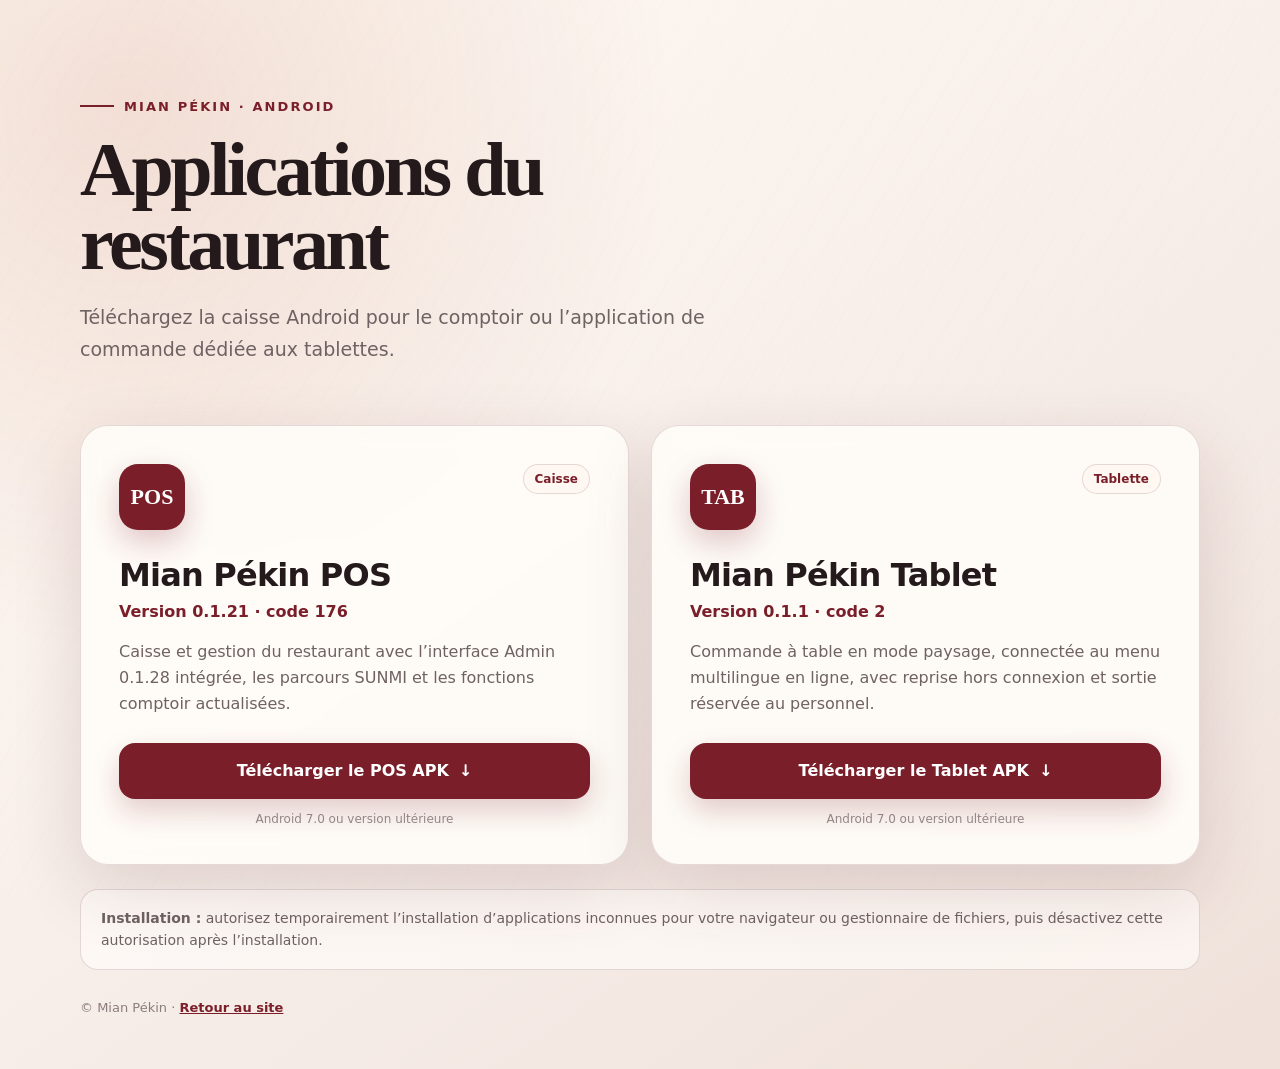
==== apk/index.html @ ceb6cbe3 "Publish Android APK download page" ====
<!doctype html>
<html lang="fr">
  <head>
    <meta charset="utf-8" />
    <meta name="viewport" content="width=device-width, initial-scale=1" />
    <meta name="theme-color" content="#7a1f2a" />
    <meta name="robots" content="noindex, nofollow" />
    <link rel="icon" href="/favicon.png" />
    <title>Mian Pékin · Applications Android</title>
    <style>
      :root {
        color-scheme: light;
        font-family: Inter, ui-sans-serif, system-ui, -apple-system, BlinkMacSystemFont, "Segoe UI", sans-serif;
        --ink: #24191b;
        --muted: #6f6263;
        --red: #7a1f2a;
        --red-dark: #5c141d;
        --cream: #f7eee9;
        --paper: #fffdf9;
        --line: rgba(94, 48, 51, 0.16);
        --shadow: 0 24px 70px rgba(75, 31, 35, 0.14);
      }
      * { box-sizing: border-box; }
      html { background: var(--cream); }
      body {
        min-height: 100vh;
        margin: 0;
        color: var(--ink);
        background:
          radial-gradient(circle at 10% 10%, rgba(184, 91, 60, 0.16), transparent 34rem),
          linear-gradient(145deg, #fffaf4 0%, var(--cream) 52%, #efe1da 100%);
      }
      body::before {
        content: "";
        position: fixed;
        inset: 0;
        pointer-events: none;
        opacity: 0.22;
        background-image: repeating-linear-gradient(120deg, transparent 0 22px, rgba(122, 31, 42, 0.045) 23px 24px);
      }
      main {
        position: relative;
        width: min(1120px, calc(100% - 40px));
        margin: 0 auto;
        padding: clamp(42px, 8vw, 92px) 0 54px;
      }
      .eyebrow {
        display: inline-flex;
        align-items: center;
        gap: 10px;
        margin: 0 0 18px;
        color: var(--red);
        font-size: 13px;
        font-weight: 800;
        letter-spacing: 0.16em;
        text-transform: uppercase;
      }
      .eyebrow::before { content: ""; width: 34px; height: 2px; background: currentColor; }
      h1 {
        max-width: 780px;
        margin: 0;
        font-family: Georgia, "Times New Roman", serif;
        font-size: clamp(40px, 7vw, 76px);
        font-weight: 600;
        line-height: 0.98;
        letter-spacing: -0.045em;
      }
      .intro {
        max-width: 690px;
        margin: 22px 0 0;
        color: var(--muted);
        font-size: clamp(16px, 2vw, 19px);
        line-height: 1.65;
      }
      .apps {
        display: grid;
        grid-template-columns: repeat(2, minmax(0, 1fr));
        gap: 22px;
        margin-top: clamp(34px, 6vw, 60px);
      }
      .card {
        display: flex;
        min-height: 390px;
        flex-direction: column;
        padding: clamp(26px, 4vw, 38px);
        overflow: hidden;
        border: 1px solid var(--line);
        border-radius: 28px;
        background: rgba(255, 253, 249, 0.88);
        box-shadow: var(--shadow);
        backdrop-filter: blur(12px);
      }
      .card-top { display: flex; align-items: flex-start; justify-content: space-between; gap: 18px; }
      .app-mark {
        display: grid;
        width: 66px;
        height: 66px;
        flex: 0 0 auto;
        place-items: center;
        border-radius: 19px;
        background: var(--red);
        color: white;
        font-family: Georgia, "Times New Roman", serif;
        font-size: 22px;
        font-weight: 700;
        box-shadow: 0 12px 30px rgba(122, 31, 42, 0.24);
      }
      .tag {
        padding: 7px 11px;
        border: 1px solid var(--line);
        border-radius: 999px;
        color: var(--red);
        background: #fff8f2;
        font-size: 12px;
        font-weight: 800;
      }
      h2 { margin: 26px 0 8px; font-size: clamp(25px, 3vw, 32px); letter-spacing: -0.025em; }
      .version { margin: 0; color: var(--red); font-weight: 800; }
      .description { margin: 18px 0 26px; color: var(--muted); line-height: 1.62; }
      .download {
        display: inline-flex;
        min-height: 56px;
        align-items: center;
        justify-content: center;
        gap: 10px;
        margin-top: auto;
        padding: 14px 20px;
        border-radius: 16px;
        color: white;
        background: var(--red);
        box-shadow: 0 12px 28px rgba(122, 31, 42, 0.22);
        font-weight: 850;
        text-decoration: none;
        transition: transform 160ms ease, background 160ms ease, box-shadow 160ms ease;
      }
      .download:hover { transform: translateY(-2px); background: var(--red-dark); box-shadow: 0 16px 34px rgba(92, 20, 29, 0.28); }
      .download:focus-visible { outline: 3px solid rgba(122, 31, 42, 0.3); outline-offset: 4px; }
      .download:active { transform: translateY(0); }
      .meta { margin: 13px 0 0; color: #948486; font-size: 12px; text-align: center; }
      .notice {
        margin: 24px 0 0;
        padding: 18px 20px;
        border: 1px solid var(--line);
        border-radius: 18px;
        color: var(--muted);
        background: rgba(255, 253, 249, 0.68);
        font-size: 14px;
        line-height: 1.55;
      }
      footer { margin-top: 30px; color: #8d7c7e; font-size: 13px; }
      footer a { color: var(--red); font-weight: 700; }
      @media (max-width: 760px) {
        main { width: min(100% - 28px, 620px); padding-top: 38px; }
        .apps { grid-template-columns: 1fr; }
        .card { min-height: 360px; border-radius: 22px; }
      }
      @media (prefers-reduced-motion: reduce) { .download { transition: none; } }
    </style>
  </head>
  <body>
    <main>
      <p class="eyebrow">Mian Pékin · Android</p>
      <h1>Applications du restaurant</h1>
      <p class="intro">Téléchargez la caisse Android pour le comptoir ou l’application de commande dédiée aux tablettes.</p>

      <section class="apps" aria-label="Applications Android disponibles">
        <article class="card">
          <div class="card-top"><span class="app-mark" aria-hidden="true">POS</span><span class="tag">Caisse</span></div>
          <h2>Mian Pékin POS</h2>
          <p class="version">Version 0.1.21 · code 176</p>
          <p class="description">Caisse et gestion du restaurant avec l’interface Admin 0.1.28 intégrée, les parcours SUNMI et les fonctions comptoir actualisées.</p>
          <a class="download" href="https://mian-order.kaito-w.com/downloads/MianPekin-POS-0.1.21.apk" download>Télécharger le POS APK <span aria-hidden="true">↓</span></a>
          <p class="meta">Android 7.0 ou version ultérieure</p>
        </article>

        <article class="card">
          <div class="card-top"><span class="app-mark" aria-hidden="true">TAB</span><span class="tag">Tablette</span></div>
          <h2>Mian Pékin Tablet</h2>
          <p class="version">Version 0.1.1 · code 2</p>
          <p class="description">Commande à table en mode paysage, connectée au menu multilingue en ligne, avec reprise hors connexion et sortie réservée au personnel.</p>
          <a class="download" href="https://mian-order.kaito-w.com/downloads/MianPekin-Tablet-0.1.1.apk" download>Télécharger le Tablet APK <span aria-hidden="true">↓</span></a>
          <p class="meta">Android 7.0 ou version ultérieure</p>
        </article>
      </section>

      <p class="notice"><strong>Installation :</strong> autorisez temporairement l’installation d’applications inconnues pour votre navigateur ou gestionnaire de fichiers, puis désactivez cette autorisation après l’installation.</p>
      <footer>© Mian Pékin · <a href="/">Retour au site</a></footer>
    </main>
  </body>
</html>
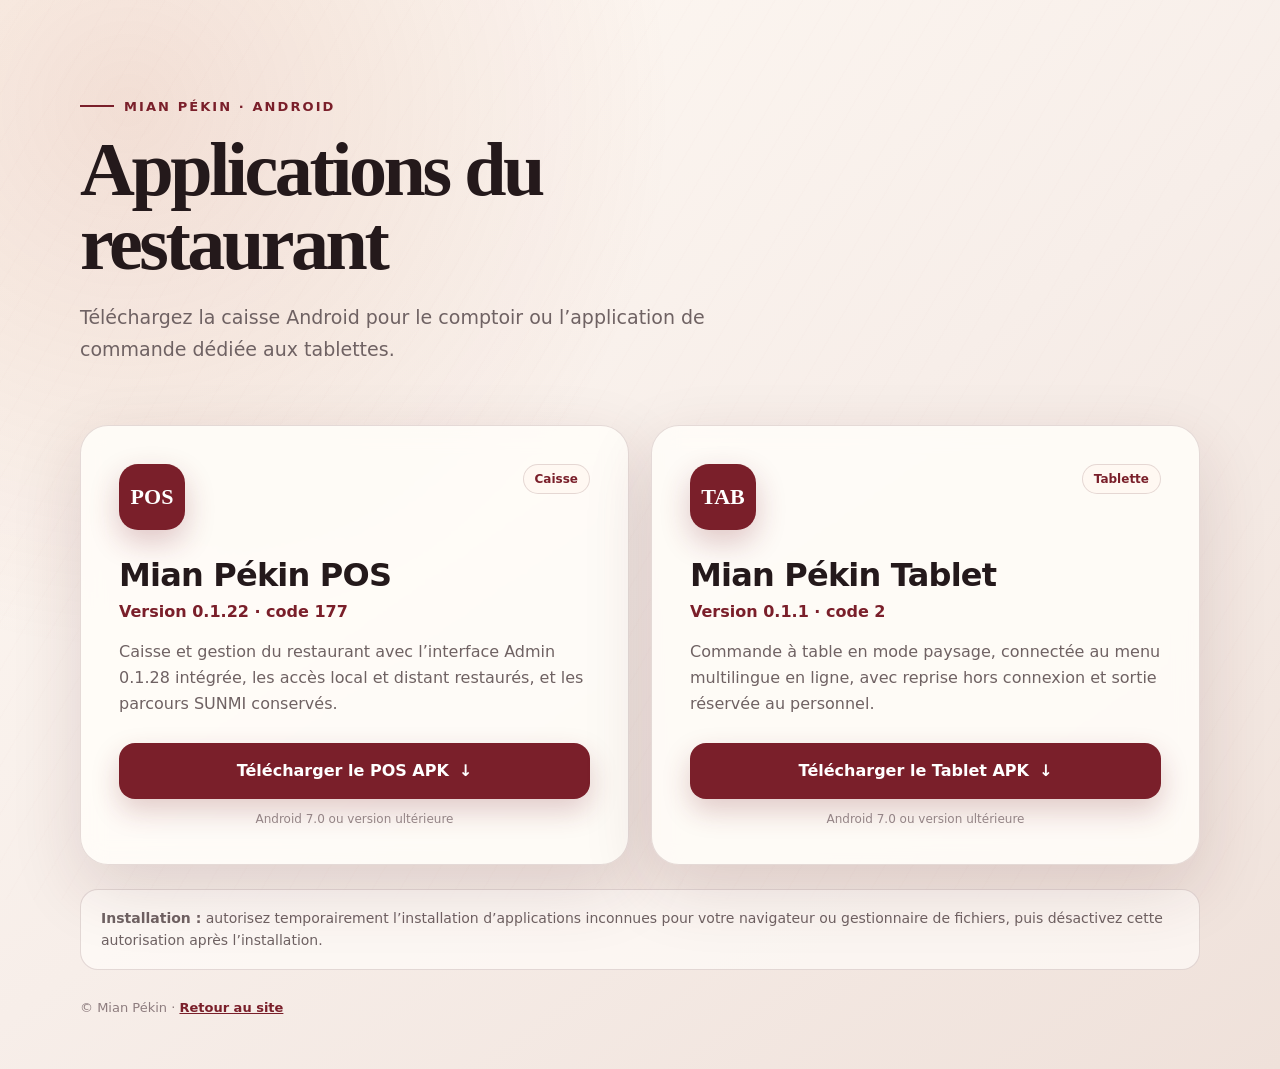
==== commit 4a6d90e1: "Correct POS 0.1.22 download metadata" ====
--- a/apk/index.html
+++ b/apk/index.html
@@ -167,9 +167,9 @@
         <article class="card">
           <div class="card-top"><span class="app-mark" aria-hidden="true">POS</span><span class="tag">Caisse</span></div>
           <h2>Mian Pékin POS</h2>
-          <p class="version">Version 0.1.21 · code 176</p>
-          <p class="description">Caisse et gestion du restaurant avec l’interface Admin 0.1.28 intégrée, les parcours SUNMI et les fonctions comptoir actualisées.</p>
-          <a class="download" href="https://mian-order.kaito-w.com/downloads/MianPekin-POS-0.1.21.apk" download>Télécharger le POS APK <span aria-hidden="true">↓</span></a>
+          <p class="version">Version 0.1.22 · code 177</p>
+          <p class="description">Caisse et gestion du restaurant avec l’interface Admin 0.1.28 intégrée, les accès local et distant restaurés, et les parcours SUNMI conservés.</p>
+          <a class="download" href="https://mian-order.kaito-w.com/downloads/MianPekin-POS-0.1.22.apk" download>Télécharger le POS APK <span aria-hidden="true">↓</span></a>
           <p class="meta">Android 7.0 ou version ultérieure</p>
         </article>
 
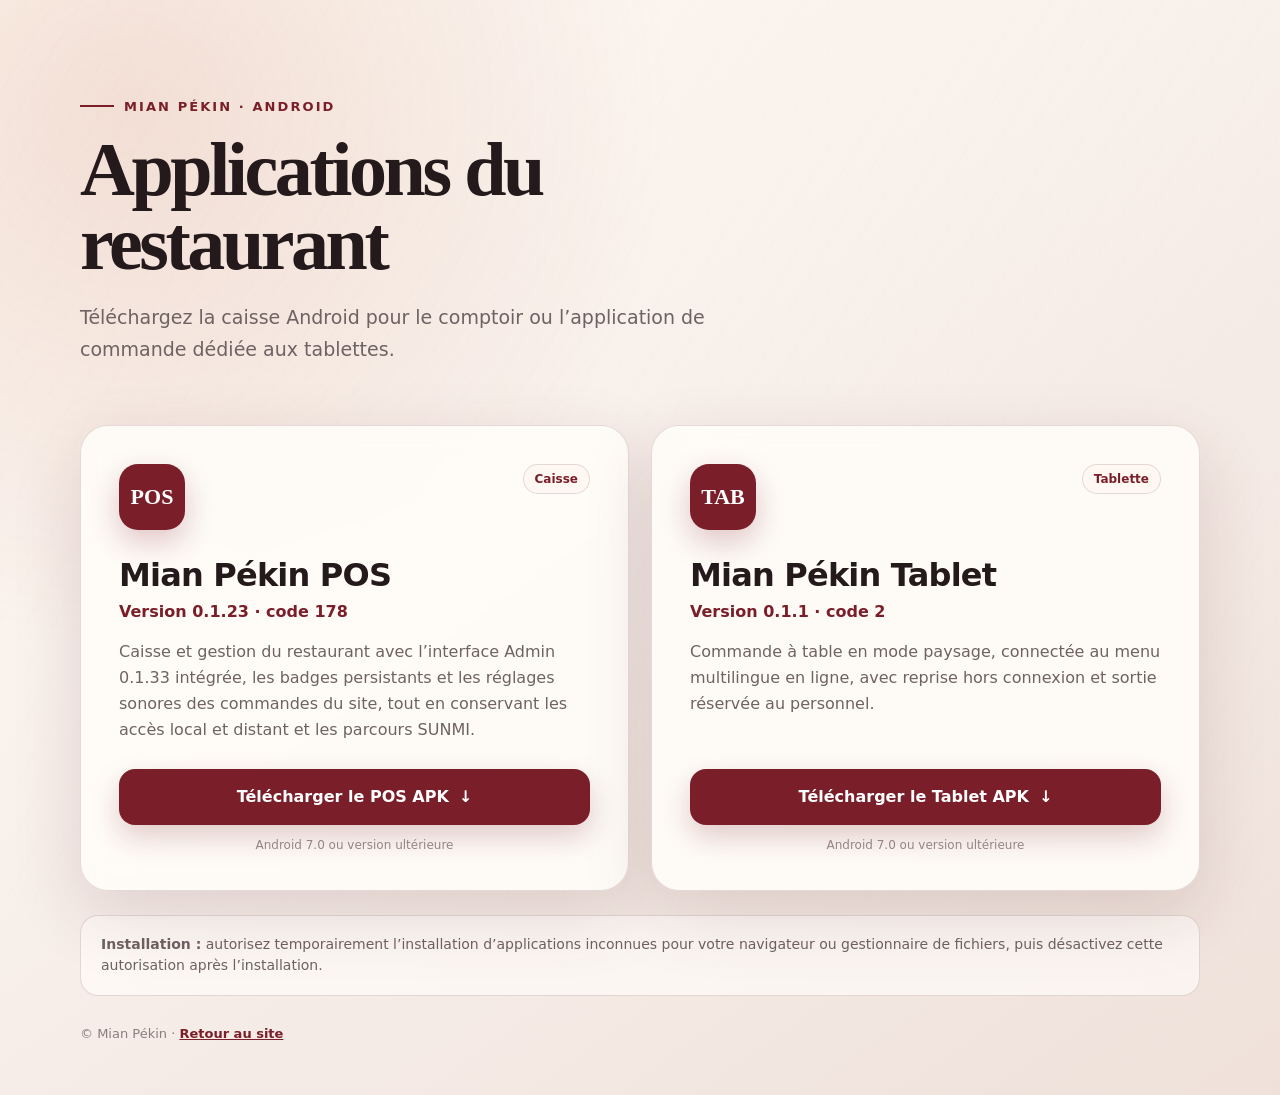
==== commit 9ebe606b: "Publish Mian POS Android 0.1.23" ====
--- a/apk/index.html
+++ b/apk/index.html
@@ -167,9 +167,9 @@
         <article class="card">
           <div class="card-top"><span class="app-mark" aria-hidden="true">POS</span><span class="tag">Caisse</span></div>
           <h2>Mian Pékin POS</h2>
-          <p class="version">Version 0.1.22 · code 177</p>
-          <p class="description">Caisse et gestion du restaurant avec l’interface Admin 0.1.28 intégrée, les accès local et distant restaurés, et les parcours SUNMI conservés.</p>
-          <a class="download" href="https://mian-order.kaito-w.com/downloads/MianPekin-POS-0.1.22.apk" download>Télécharger le POS APK <span aria-hidden="true">↓</span></a>
+          <p class="version">Version 0.1.23 · code 178</p>
+          <p class="description">Caisse et gestion du restaurant avec l’interface Admin 0.1.33 intégrée, les badges persistants et les réglages sonores des commandes du site, tout en conservant les accès local et distant et les parcours SUNMI.</p>
+          <a class="download" href="https://mian-order.kaito-w.com/downloads/MianPekin-POS-0.1.23.apk?v=178-r1" download>Télécharger le POS APK <span aria-hidden="true">↓</span></a>
           <p class="meta">Android 7.0 ou version ultérieure</p>
         </article>
 
